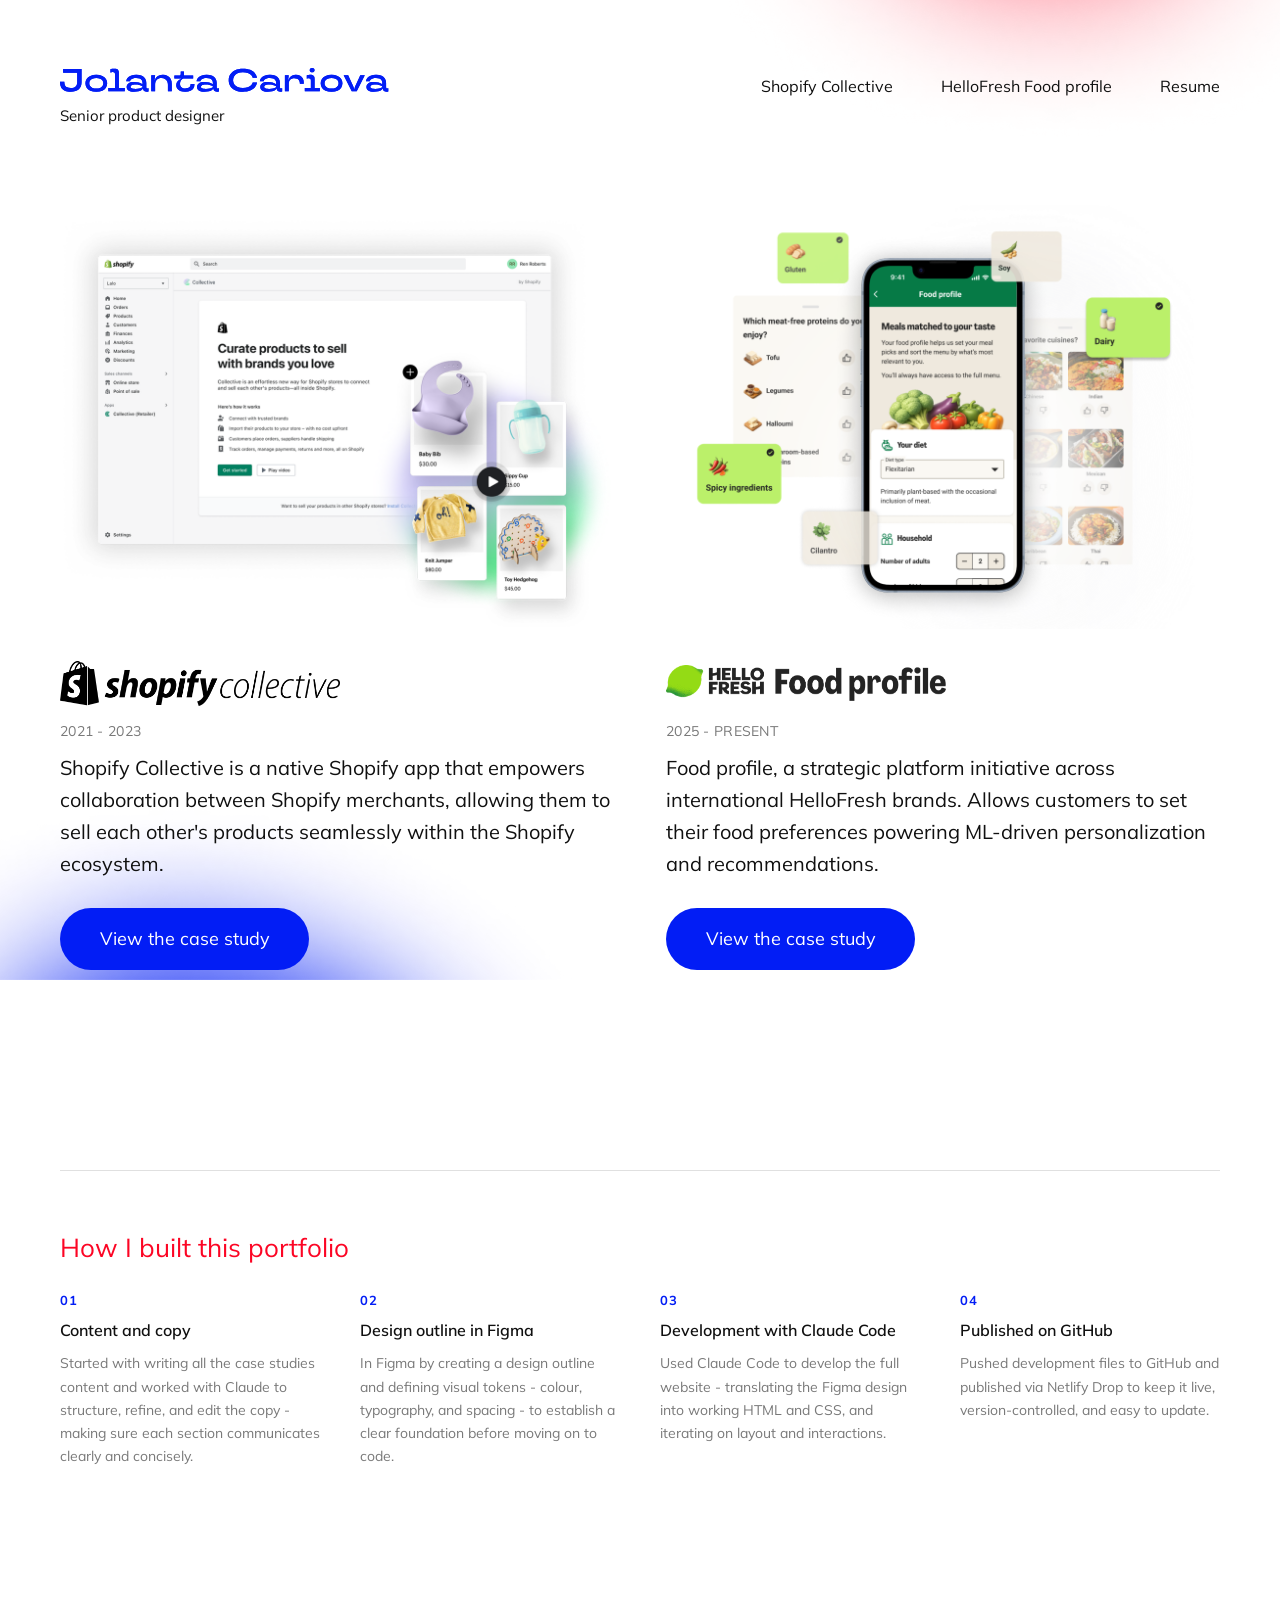
==== index.html @ 0da8dfa2 "initial upload initial upload" ====
<!DOCTYPE html>
<html lang="en">
<head>
  <meta charset="UTF-8" />
  <meta name="viewport" content="width=device-width, initial-scale=1.0" />
  <title>Jolanta Cariova  -  Senior Product Designer</title>
  <link rel="preconnect" href="https://fonts.googleapis.com" />
  <link rel="preconnect" href="https://fonts.gstatic.com" crossorigin />
  <link href="https://fonts.googleapis.com/css2?family=Mulish:wght@400;600;700&display=swap" rel="stylesheet" />
  <link rel="stylesheet" href="style.css" />
  <style>
    .nav-dropdown { position: relative; }
    .nav-dropdown-menu {
      display: none;
      position: absolute;
      top: 100%;
      left: 0;
      z-index: 200;
      padding-top: 8px;
    }
    .nav-dropdown:hover .nav-dropdown-menu { display: block; }
    .nav-dropdown-menu a {
      display: block;
      padding: 5px 0;
      font-size: 14px;
      font-weight: 600;
      color: var(--dark);
      text-decoration: none;
      white-space: nowrap;
    }
    .nav-dropdown-menu a:hover { color: var(--blue); }
  </style>
</head>
<body>

  <!-- Background blobs -->
  <div class="blob blob-top" aria-hidden="true"><img src="red-gradient.png" alt="" /></div>
  <div class="blob blob-bottom" aria-hidden="true"><img src="blue-gradient.png" alt="" /></div>

  <div class="page">

    <!-- Nav -->
    <header class="header reveal">
      <div class="header-identity">
        <a href="index.html" class="site-logo">
          <img src="jolanta-logo.svg" alt="Jolanta Cariova" />
        </a>
        <span class="site-role">Senior product designer</span>
      </div>
      <nav class="nav">
        <div class="nav-dropdown">
          <a href="shopify-collective.html" class="nav-link">Shopify Collective</a>
          <div class="nav-dropdown-menu">
            <a href="shopify-collective.html">Project overview</a>
            <a href="shopify-supplier.html">Supplier - Price list</a>
            <a href="shopify-retailer.html">Retailer - Products import</a>
          </div>
        </div>
        <a href="food-profile.html" class="nav-link">HelloFresh Food profile</a>
        <a href="resume.html" class="nav-link">Resume</a>
      </nav>
    </header>

    <!-- Case studies -->
    <main class="case-studies">

      <!-- Shopify Collective -->
      <article class="case reveal" id="shopify">
        <a href="shopify-collective.html" class="case-image-link">
          <div class="case-image">
            <img
              src="collective-visual.png"
              alt="Shopify Collective app interface"
            />
          </div>
        </a>
        <div class="case-logo">
          <img src="collective-logo.png" alt="Shopify Collective" />
        </div>
        <p class="case-period">2021 - 2023</p>
        <p class="case-description">
          Shopify Collective is a native Shopify app that empowers collaboration between Shopify merchants, allowing them to sell each other's products seamlessly within the Shopify ecosystem.
        </p>
        <a href="shopify-collective.html" class="case-link">View the case study</a>
      </article>

      <!-- HelloFresh Food profile -->
      <article class="case reveal" id="hellofresh">
        <a href="food-profile.html" class="case-image-link">
          <div class="case-image">
            <img
              src="food-profile-visual.png"
              alt="HelloFresh Food profile interface"
            />
          </div>
        </a>
        <div class="case-logo">
          <img src="hf-logo.png" alt="HelloFresh Food profile" />
        </div>
        <p class="case-period">2025 - Present</p>
        <p class="case-description">
          Food profile, a strategic platform initiative across international HelloFresh brands. Allows customers to set their food preferences powering ML-driven personalization and recommendations.
        </p>
        <a href="food-profile.html" class="case-link">View the case study</a>
      </article>

    </main>

    <!-- How this was built -->
    <section class="built-section reveal">
      <p class="section-label">How I built this portfolio</p>
      <div class="built-steps">

        <div class="built-step">
          <span class="built-step-number">01</span>
          <p class="built-step-title">Content and copy</p>
          <p class="built-step-body">Started with writing all the case studies content and worked with Claude to structure, refine, and edit the copy - making sure each section communicates clearly and concisely.</p>
        </div>

        <div class="built-step">
          <span class="built-step-number">02</span>
          <p class="built-step-title">Design outline in Figma</p>
          <p class="built-step-body">In Figma by creating a design outline and defining visual tokens - colour, typography, and spacing - to establish a clear foundation before moving on to code.</p>
        </div>

        <div class="built-step">
          <span class="built-step-number">03</span>
          <p class="built-step-title">Development with Claude Code</p>
          <p class="built-step-body">Used Claude Code to develop the full website - translating the Figma design into working HTML and CSS, and iterating on layout and interactions.</p>
        </div>

        <div class="built-step">
          <span class="built-step-number">04</span>
          <p class="built-step-title">Published on GitHub</p>
          <p class="built-step-body">Pushed development files to GitHub and published via Netlify Drop to keep it live, version-controlled, and easy to update.</p>
        </div>

      </div>
    </section>

    <div style="padding-bottom: 80px;"></div>

  </div>

  <script src="cursor.js"></script>
  <script src="scroll.js"></script>
</body>
</html>
---- style.css ----
*, *::before, *::after {
  box-sizing: border-box;
  margin: 0;
  padding: 0;
}

:root {
  --blue: #021df5;
  --dark: #101010;
  --grey: #797979;
  --white: #ffffff;
  --font: 'Mulish', sans-serif;
  --page-pad: 60px;
}

html {
  height: 100%;
  scroll-behavior: smooth;
}

body {
  height: 100%;
  font-family: var(--font);
  font-weight: 400;
  background: var(--white);
  color: var(--dark);
  overflow-x: hidden;
}

/* ── Cursor glow ── */
.cursor-glow {
  position: fixed;
  top: 0;
  left: 0;
  width: 480px;
  height: 480px;
  border-radius: 50%;
  background: radial-gradient(circle, rgba(2, 29, 245, 0.18) 0%, rgba(2, 29, 245, 0.07) 45%, transparent 70%);
  pointer-events: none;
  z-index: 9999;
  will-change: transform, filter;
  opacity: 0;
  transition: opacity 0.5s ease;
}

/* ── Background blobs ── */
.blob {
  position: fixed;
  pointer-events: none;
  z-index: 0;
}

.blob-top {
  width: 720px;
  top: -100px;
  right: -100px;
  animation: blob-top-drift 6s ease-in-out infinite;
}

.blob-bottom {
  width: 700px;
  bottom: -80px;
  left: -100px;
}

@keyframes blob-top-drift {
  0%, 100% { transform: scale(1)     translate(0px, 0px);    filter: brightness(1.3);  }
  30%       { transform: scale(1.10) translate(-18px, 10px); filter: brightness(1.6);  }
  65%       { transform: scale(0.94) translate(10px, -14px); filter: brightness(1.15); }
}

.blob img {
  width: 100%;
  height: auto;
  display: block;
}

/* ── Page layout ── */
.page {
  position: relative;
  z-index: 1;
  max-width: 1420px;
  margin: 0 auto;
  padding: 0 var(--page-pad);
}

/* Content sections — hero-width (1280px) */
.page-hero,
.info-cards,
.toc,
.two-col {
  max-width: 1280px;
  margin-left: auto;
  margin-right: auto;
}

/* Narrow content sections — 1000px centered */
.two-col-wide,
.content-section,
.case-study-cards,
.case-studies-label {
  max-width: 1000px;
  margin-left: auto;
  margin-right: auto;
}

/* Showcase image — 1000px centered, no decoration */
.showcase-image {
  max-width: 1000px;
  margin-left: auto;
  margin-right: auto;
  margin-bottom: 80px;
}

/* Scroll target offset */
#overview,
.content-section,
.two-col,
.two-col-wide {
  scroll-margin-top: 80px;
}

/* ── Header ── */
.header {
  display: flex;
  align-items: flex-start;
  justify-content: space-between;
  padding-top: 68px;
  padding-bottom: 80px;
}

.header-identity {
  display: flex;
  flex-direction: column;
  gap: 4px;
}

.site-logo {
  display: inline-block;
  text-decoration: none;
}

.site-logo img {
  width: 329px;
  height: auto;
  display: block;
  filter: hue-rotate(0deg);
  transition: filter 0.35s ease;
}

.site-logo:hover img {
  filter: hue-rotate(119deg);
}

.site-role {
  font-size: 15px;
  color: var(--dark);
  margin-top: 10px;
}

.nav {
  display: flex;
  align-items: center;
  gap: 48px;
  padding-top: 8px;
}

.nav-link {
  font-size: 16px;
  color: var(--dark);
  text-decoration: none;
  white-space: nowrap;
  transition: color 0.35s ease;
}

.nav-link:hover {
  color: var(--blue);
}

/* ── Case studies grid ── */
.case-studies {
  display: grid;
  grid-template-columns: 1fr 1fr;
  grid-template-rows: auto auto auto auto auto;
  gap: 0 52px;
  padding-bottom: 100px;
}

/* ── Individual case ── */
.case {
  display: grid;
  grid-template-rows: subgrid;
  grid-row: span 5;
  align-content: start;
}

.case-image-link {
  display: block;
  text-decoration: none;
}

.case-image {
  position: relative;
  width: 100%;
  aspect-ratio: 565 / 433;
  overflow: hidden;
  background: rgba(255, 255, 255, 0.6);
}

.case-image img {
  width: 100%;
  height: 100%;
  object-fit: cover;
  display: block;
  transition: transform 0.4s ease;
}

.case-image-link:hover .case-image img {
  transform: scale(1.04);
}

.case-logo {
  margin-top: 32px;
  display: flex;
  align-items: center;
}

.case-logo img {
  width: 280px;
  height: auto;
  display: block;
}

.case-period {
  margin-top: 16px;
  font-size: 14px;
  color: var(--grey);
  text-transform: uppercase;
  letter-spacing: 0.28px;
}

.case-description {
  margin-top: 12px;
  font-size: 20px;
  line-height: 32px;
  color: var(--dark);
}

.case-link {
  margin-top: 28px;
  display: inline-flex;
  align-items: center;
  justify-content: center;
  width: 249px;
  height: 62px;
  color: #fff;
  font-size: 18px;
  font-weight: 400;
  border-radius: 100px;
  text-decoration: none;
  position: relative;
  overflow: visible;
  isolation: isolate;
}

/* Solid pill — default state */
.case-link::after {
  content: '';
  position: absolute;
  inset: 0;
  background: var(--blue);
  border-radius: 100px;
  z-index: -1;
  transition: opacity 0.4s ease;
}

/* Glowing blob — hover state */
.case-link::before {
  content: '';
  position: absolute;
  inset: -20px -30px;
  background: radial-gradient(ellipse at 40% 50%,
    rgba(59, 84, 255, 0.7) 0%,
    rgba(2, 29, 245, 0.45) 40%,
    rgba(0, 56, 255, 0.15) 65%,
    transparent 80%
  );
  filter: blur(14px);
  opacity: 0;
  z-index: -2;
  transition: opacity 0.4s ease;
  border-radius: 50%;
}

.case-link:hover::after {
  opacity: 0;
}

.case-link:hover::before {
  opacity: 1;
}

/* ── Case study page ── */
.page-hero {
  display: grid;
  grid-template-columns: 1fr 1.8fr;
  gap: 0 52px;
  padding-bottom: 80px;
  align-items: center;
}

.hero-meta {
  display: flex;
  flex-direction: column;
  justify-content: flex-start;
}

.hero-logo {
  margin-bottom: 16px;
}

.hero-logo img {
  width: 260px;
  height: auto;
}

.hero-period {
  font-size: 14px;
  color: var(--grey);
  text-transform: uppercase;
  letter-spacing: 0.28px;
  margin-bottom: 20px;
}

.hero-intro {
  font-size: 22px;
  line-height: 34px;
  color: var(--dark);
  max-width: 500px;
}

.hero-link {
  display: inline-flex;
  align-items: center;
  gap: 6px;
  margin-top: 16px;
  font-size: 18px;
  color: var(--blue);
  text-decoration: none;
}

.hero-link:hover {
  text-decoration: underline;
}

.hero-image {
  width: 100%;
}

.hero-image img {
  width: 100%;
  height: auto;
  display: block;
}

/* ── Info cards ── */
.info-cards {
  display: flex;
  gap: 12px;
  margin-top: 60px;
  margin-bottom: 100px;
}

.info-card {
  flex: 1;
  background: var(--blue);
  border-radius: 10px;
  padding: 22px 20px;
  color: #fff;
}

.info-card-label {
  font-size: 11px;
  font-weight: 700;
  text-transform: uppercase;
  letter-spacing: 0.6px;
  opacity: 0.65;
  margin-bottom: 10px;
}

.info-card-value {
  font-size: 14px;
  line-height: 20px;
  font-weight: 400;
}

/* ── Hero link ── */
.hero-link {
  display: inline-flex;
  align-items: center;
  gap: 8px;
}

.hero-link img {
  width: 16px;
  height: 16px;
  flex-shrink: 0;
}

/* ── Table of contents ── */
.section-label {
  font-size: 26px;
  font-weight: 400;
  color: #fc0524;
  margin-bottom: 28px;
}

.toc {
  list-style: none;
  border-top: 1px solid #e0e0e0;
  margin-bottom: 80px;
}

.toc li {
  border-bottom: 1px solid #e0e0e0;
  display: flex;
  justify-content: space-between;
  align-items: center;
  padding: 14px 0;
  font-size: 18px;
  color: var(--dark);
}

.toc li a {
  color: var(--dark);
  text-decoration: none;
  flex: 1;
  transition: color 0.35s ease;
}

.toc li a:hover {
  color: var(--blue);
}

.toc li:hover .toc-arrow {
  filter: invert(13%) sepia(96%) saturate(6952%) hue-rotate(233deg) brightness(95%) contrast(108%);
  opacity: 1;
}

.toc-arrow {
  width: 8px;
  height: auto;
  flex-shrink: 0;
  opacity: 0.5;
  transition: filter 0.2s ease, opacity 0.2s ease;
}

/* ── Two-column content ── */
.two-col {
  display: grid;
  grid-template-columns: 1fr 1fr;
  gap: 0 52px;
  margin-bottom: 80px;
}

.two-col-wide {
  display: grid;
  grid-template-columns: 1fr 1fr;
  gap: 0 52px;
  margin-bottom: 80px;
}

.col-heading {
  font-size: 22px;
  font-weight: 600;
  color: var(--dark);
  margin-bottom: 24px;
}

.col-body {
  font-size: 18px;
  line-height: 32px;
  color: var(--dark);
}

.col-body p + p {
  margin-top: 14px;
}

.col-body ul {
  padding-left: 24px;
  margin: 14px 0;
}

.col-body li {
  margin-bottom: 6px;
  line-height: 32px;
}

/* ── Full-width content section ── */
.content-section {
  margin-bottom: 110px;
}

.section-heading {
  font-size: 22px;
  font-weight: 600;
  color: var(--dark);
  margin-bottom: 32px;
}

.section-subheading {
  font-size: 18px;
  font-weight: 600;
  color: var(--dark);
  margin-bottom: 16px;
  margin-top: 52px;
}

.section-body {
  font-size: 18px;
  line-height: 32px;
  color: var(--dark);
  max-width: 1000px;
}

.section-body p + p {
  margin-top: 14px;
}

.section-body ul, .section-body ol {
  padding-left: 24px;
  margin: 14px 0;
}

.section-body li {
  margin-bottom: 6px;
  line-height: 32px;
}

/* ── Screenshots ── */
.screenshots {
  display: grid;
  grid-template-columns: 1fr 1fr;
  gap: 40px 52px;
  margin-bottom: 80px;
  padding: 0 80px;
}

.screenshot-wrap {
  display: flex;
  flex-direction: column;
  gap: 12px;
}

.screenshot-wrap img {
  width: 100%;
  border-radius: 6px;
  box-shadow: 0 0 30px rgba(0,0,0,0.15);
  display: block;
}

.screenshot-caption {
  font-size: 12px;
  color: var(--grey);
  line-height: 16px;
}

/* ── Showcase image ── */
.showcase-image {
  margin-bottom: 80px;
}

.showcase-image img {
  width: 100%;
  height: auto;
  display: block;
}

/* ── CTA button ── */
.btn-primary {
  display: inline-block;
  background: var(--blue);
  color: #fff;
  font-size: 20px;
  font-weight: 600;
  padding: 18px 40px;
  border-radius: 100px;
  text-decoration: none;
  margin-top: 24px;
}

.btn-primary:hover {
  opacity: 0.9;
}

/* ── Case study cards at bottom ── */
.case-study-cards {
  display: grid;
  grid-template-columns: 1fr 1fr;
  gap: 40px 52px;
  margin-bottom: 100px;
}

.case-card-link {
  display: block;
  text-decoration: none;
  color: var(--dark);
}

.case-card-link:hover .case-card-title {
  color: var(--blue);
}

.case-card-image {
  width: 100%;
  margin-bottom: 28px;
  transition: transform 0.4s ease;
  transform-origin: center top;
}

.case-card-image img {
  width: 100%;
  height: auto;
  display: block;
}

.case-card-link:hover .case-card-image {
  transform: scale(1.04);
}

.case-card-title {
  font-size: 22px;
  font-weight: 600;
  color: var(--blue);
  line-height: 30px;
}

.case-card-desc {
  font-size: 16px;
  line-height: 26px;
  color: var(--dark);
  margin-top: 12px;
}

/* ── Divider ── */
.divider {
  border: none;
  border-top: 1px solid #e0e0e0;
  margin: 60px 0;
}

/* ── Personalization flow diagram ── */
.flow-diagram {
  background: #f9f9f9;
  border-radius: 12px;
  padding: 40px;
  margin-bottom: 40px;
  display: flex;
  align-items: center;
  gap: 16px;
  flex-wrap: wrap;
  justify-content: center;
}

.flow-box {
  background: #eeffd4;
  border: 1px solid #535353;
  border-radius: 83px;
  padding: 10px 24px;
  font-size: 13px;
  color: #000;
  white-space: nowrap;
}

.flow-arrow {
  color: #535353;
  font-size: 14px;
}

/* ── Resume page ── */
.resume-grid {
  display: grid;
  grid-template-columns: 1fr 340px;
  gap: 0 80px;
  max-width: 1000px;
  margin-left: auto;
  margin-right: auto;
}

.resume-bio {
  font-size: 18px;
  line-height: 30px;
  color: var(--dark);
  margin-bottom: 60px;
  margin-top: 40px;
}

.resume-section-title {
  font-size: 22px;
  font-weight: 600;
  color: var(--dark);
  margin-bottom: 32px;
}

.experience-item {
  margin-bottom: 40px;
}

.experience-company {
  font-size: 18px;
  font-weight: 600;
  color: #fc0524;
  margin-bottom: 10px;
}

.experience-title {
  font-size: 16px;
  font-weight: 600;
  color: #fc0524;
  margin-bottom: 2px;
}

.experience-title-inline {
  font-size: 18px;
  font-weight: 600;
  color: #fc0524;
  display: inline;
}

.experience-company-inline {
  font-size: 18px;
  color: var(--dark);
  display: inline;
}

.experience-period {
  font-size: 13px;
  color: var(--grey);
  text-transform: uppercase;
  letter-spacing: 0.3px;
  margin-top: 8px;
  margin-bottom: 12px;
}

.experience-desc {
  font-size: 16px;
  line-height: 26px;
  color: var(--dark);
}

.sidebar-section {
  margin-bottom: 48px;
}

.sidebar-item-title {
  font-size: 16px;
  font-weight: 600;
  color: #fc0524;
  margin-bottom: 4px;
}

.sidebar-item-org {
  font-size: 16px;
  color: var(--dark);
  margin-bottom: 4px;
}

.sidebar-item-date {
  font-size: 13px;
  color: var(--grey);
  text-transform: uppercase;
  letter-spacing: 0.3px;
  margin-top: 6px;
  margin-bottom: 20px;
}

.contact-list {
  list-style: none;
  display: flex;
  flex-direction: column;
  gap: 12px;
  font-size: 16px;
  color: var(--dark);
  line-height: 26px;
}

.contact-list a {
  color: var(--dark);
  text-decoration: none;
  transition: color 0.35s ease, text-decoration 0.35s ease;
}

.contact-list a:hover {
  color: var(--blue);
  text-decoration: underline;
}

.skills-list {
  list-style: disc;
  padding-left: 20px;
  font-size: 16px;
  line-height: 26px;
  color: var(--dark);
}

.skills-list li {
  margin-bottom: 8px;
}

/* ── Scroll reveal ── */
.reveal {
  opacity: 0;
  transform: translateY(28px);
  transition: opacity 0.65s ease, transform 0.65s ease;
}

.reveal.visible {
  opacity: 1;
  transform: translateY(0);
}

/* Home page stagger */
.header.reveal                              { transition-delay: 0s; }
.case-studies .case.reveal:nth-child(1)     { transition-delay: 0.18s; }
.case-studies .case.reveal:nth-child(2)     { transition-delay: 0.34s; }

.info-cards .info-card.reveal:nth-child(1)  { transition-delay: 0s; }
.info-cards .info-card.reveal:nth-child(2) { transition-delay: 0.08s; }
.info-cards .info-card.reveal:nth-child(3) { transition-delay: 0.16s; }
.info-cards .info-card.reveal:nth-child(4) { transition-delay: 0.24s; }
.info-cards .info-card.reveal:nth-child(5) { transition-delay: 0.32s; }

/* ── How this was built ── */
.built-section {
  max-width: 1280px;
  margin-left: auto;
  margin-right: auto;
  margin-top: 100px;
  margin-bottom: 140px;
  padding-top: 60px;
  border-top: 1px solid #e0e0e0;
}

.built-steps {
  display: grid;
  grid-template-columns: repeat(4, 1fr);
  gap: 40px;
}

.built-step {
  display: flex;
  flex-direction: column;
  gap: 12px;
}

.built-step-number {
  font-size: 13px;
  font-weight: 700;
  color: var(--blue);
  letter-spacing: 0.06em;
}

.built-step-title {
  font-size: 16px;
  font-weight: 600;
  color: var(--dark);
  line-height: 1.3;
}

.built-step-body {
  font-size: 14px;
  color: var(--grey);
  line-height: 1.65;
}

@media (max-width: 800px) {
  .built-steps {
    grid-template-columns: 1fr 1fr;
    gap: 32px;
  }
}

@media (max-width: 480px) {
  .built-steps {
    grid-template-columns: 1fr;
  }
}

/* ── Scroll to top button ── */
.scroll-top-btn {
  position: fixed;
  bottom: 36px;
  right: 36px;
  width: 48px;
  height: 48px;
  border-radius: 50%;
  background: var(--blue);
  color: #fff;
  border: none;
  cursor: pointer;
  display: flex;
  align-items: center;
  justify-content: center;
  opacity: 0;
  transform: translateY(12px);
  transition: opacity 0.3s ease, transform 0.3s ease;
  pointer-events: none;
  z-index: 100;
}

.scroll-top-btn--visible {
  opacity: 1;
  transform: translateY(0);
  pointer-events: auto;
}

.scroll-top-btn:hover {
  background: #0117c8;
}

/* ── Case study image hover zoom ── */
.cs-img-wrap {
  overflow: hidden;
  border-radius: 10px;
}

.cs-img-wrap img {
  transition: transform 0.4s ease;
}

.cs-img-wrap:hover img {
  transform: scale(1.04);
}

/* ── Made with tag ── */
.made-with {
  text-align: center;
  font-size: 12px;
  color: var(--grey);
  padding: 16px 0 40px;
  opacity: 0.55;
}

.made-with a {
  color: var(--grey);
  text-decoration: underline;
}

/* ── Responsive ── */
@media (max-width: 900px) {
  :root {
    --page-pad: 32px;
  }

  .site-logo img {
    width: 260px;
  }

  .case-logo img {
    width: 220px;
  }

  .case-studies {
    grid-template-columns: 1fr;
    gap: 64px 0;
  }

  .header {
    flex-direction: column;
    gap: 24px;
  }

  .nav {
    gap: 24px;
    flex-wrap: wrap;
  }
}

@media (max-width: 480px) {
  :root {
    --page-pad: 20px;
  }

  .site-logo img {
    width: 200px;
  }

  .case-logo img {
    width: 180px;
  }

  .case-description {
    font-size: 18px;
    line-height: 28px;
  }
}
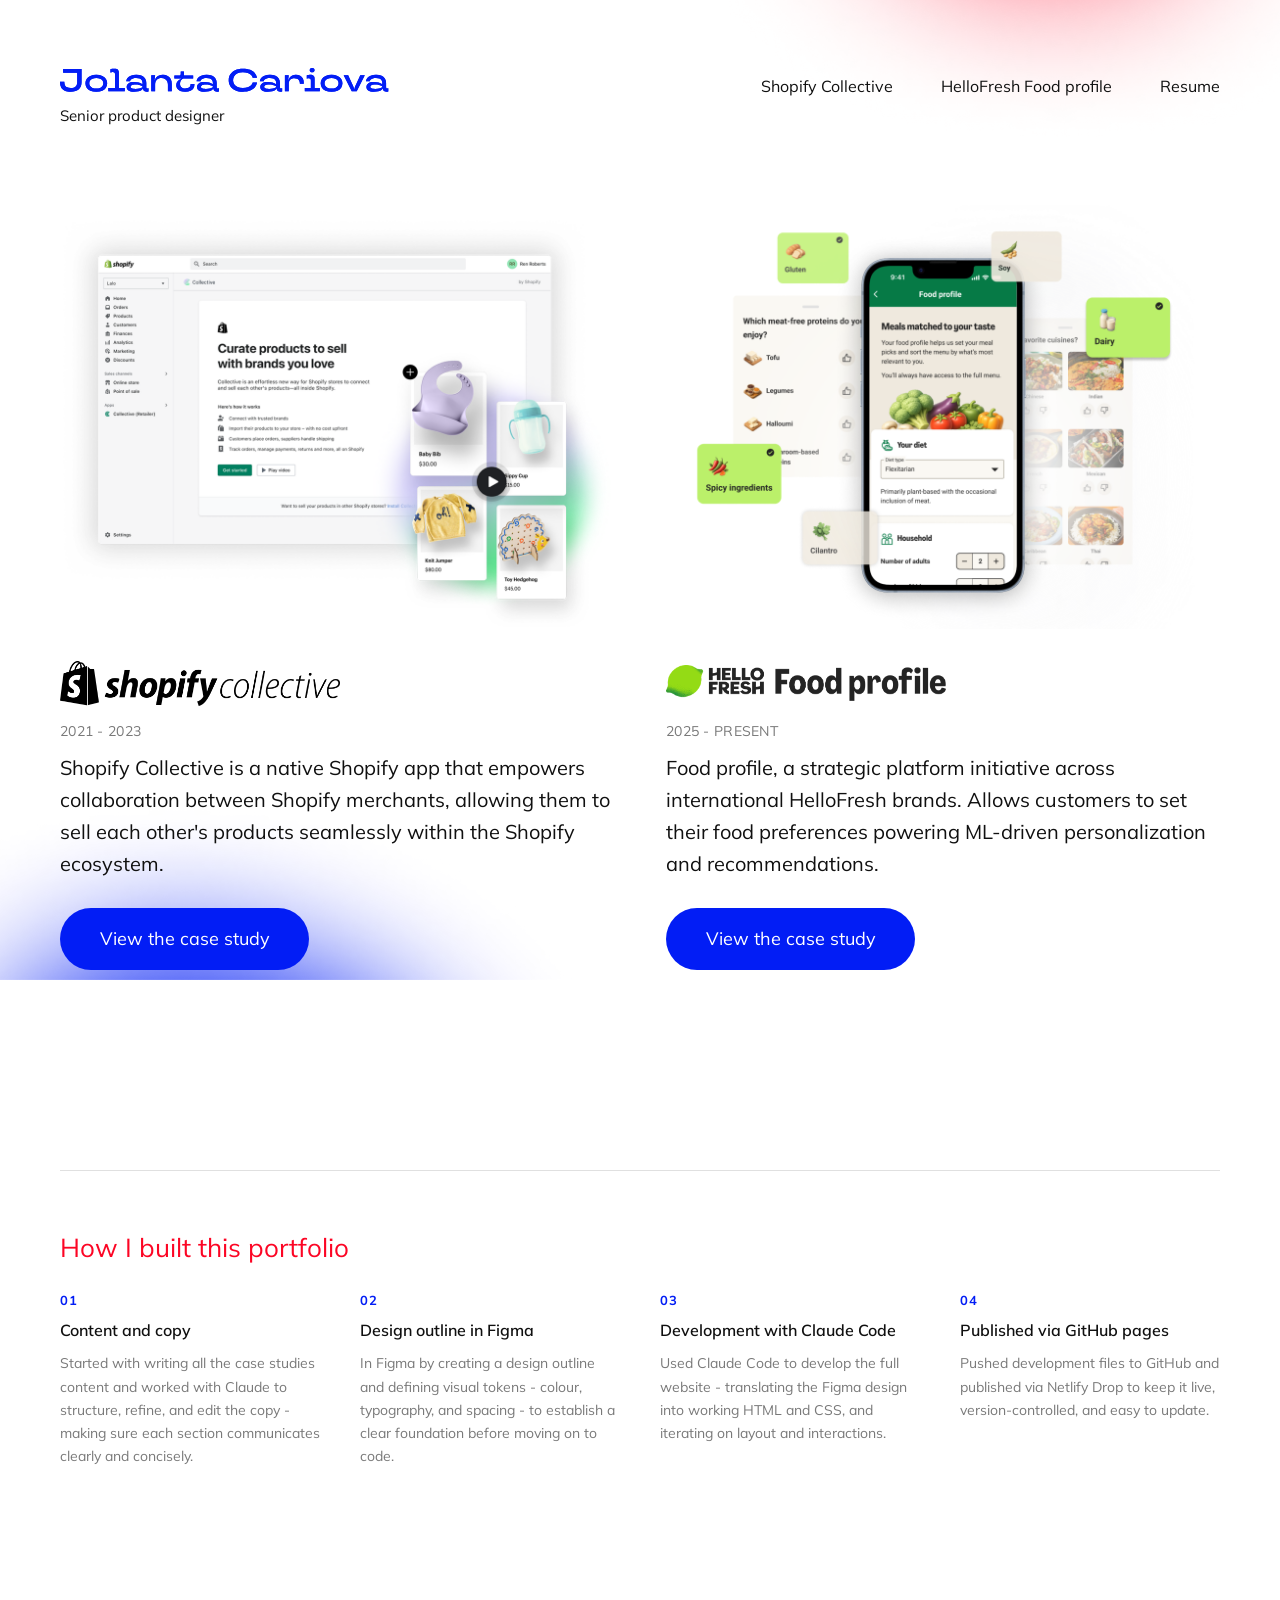
==== commit fa42fa6d: "Edits" ====
--- a/index.html
+++ b/index.html
@@ -131,7 +131,7 @@
 
         <div class="built-step">
           <span class="built-step-number">04</span>
-          <p class="built-step-title">Published on GitHub</p>
+          <p class="built-step-title">Published via GitHub pages</p>
           <p class="built-step-body">Pushed development files to GitHub and published via Netlify Drop to keep it live, version-controlled, and easy to update.</p>
         </div>
 
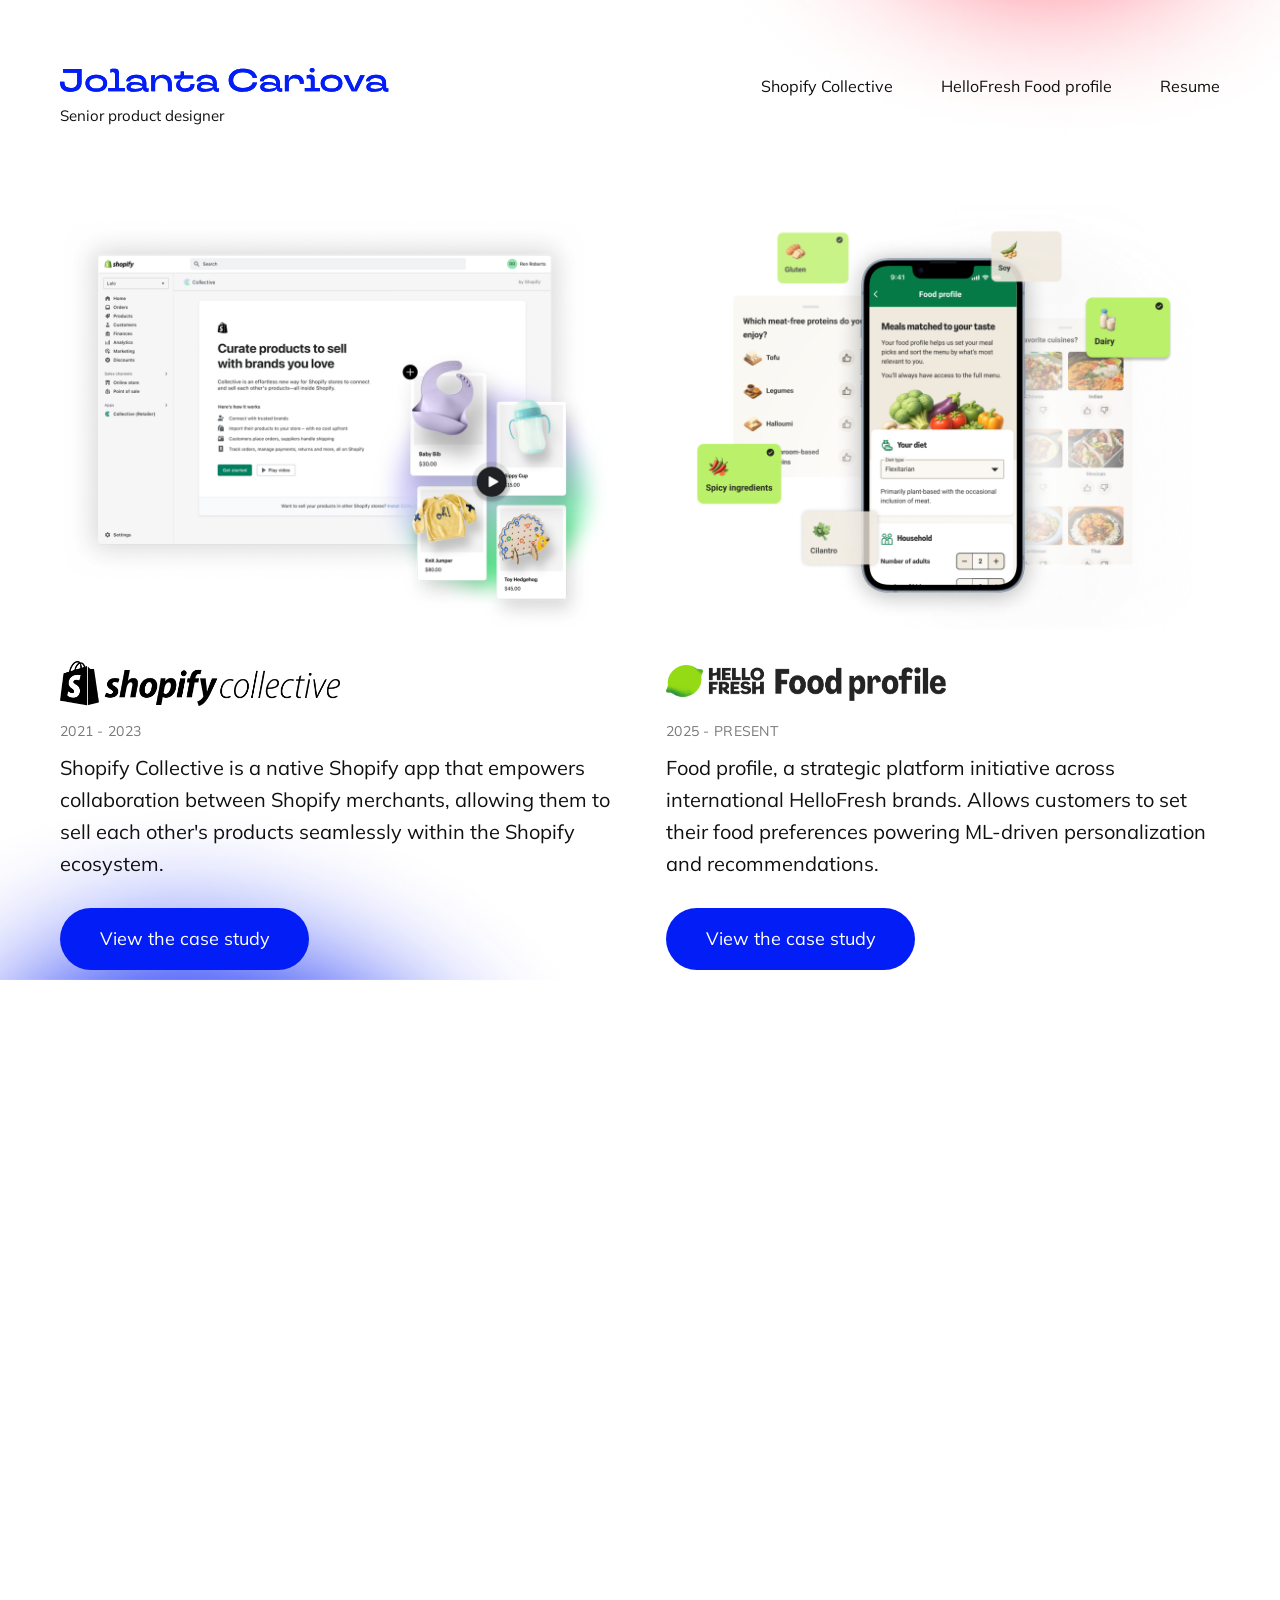
==== commit affaa958: "how i build website uopdate" ====
--- a/index.html
+++ b/index.html
@@ -132,7 +132,7 @@
         <div class="built-step">
           <span class="built-step-number">04</span>
           <p class="built-step-title">Published via GitHub pages</p>
-          <p class="built-step-body">Pushed development files to GitHub and published via Netlify Drop to keep it live, version-controlled, and easy to update.</p>
+          <p class="built-step-body">Pushed development files to GitHub and published via GitHub pages to keep it live, version-controlled, and easy to update.</p>
         </div>
 
       </div>
